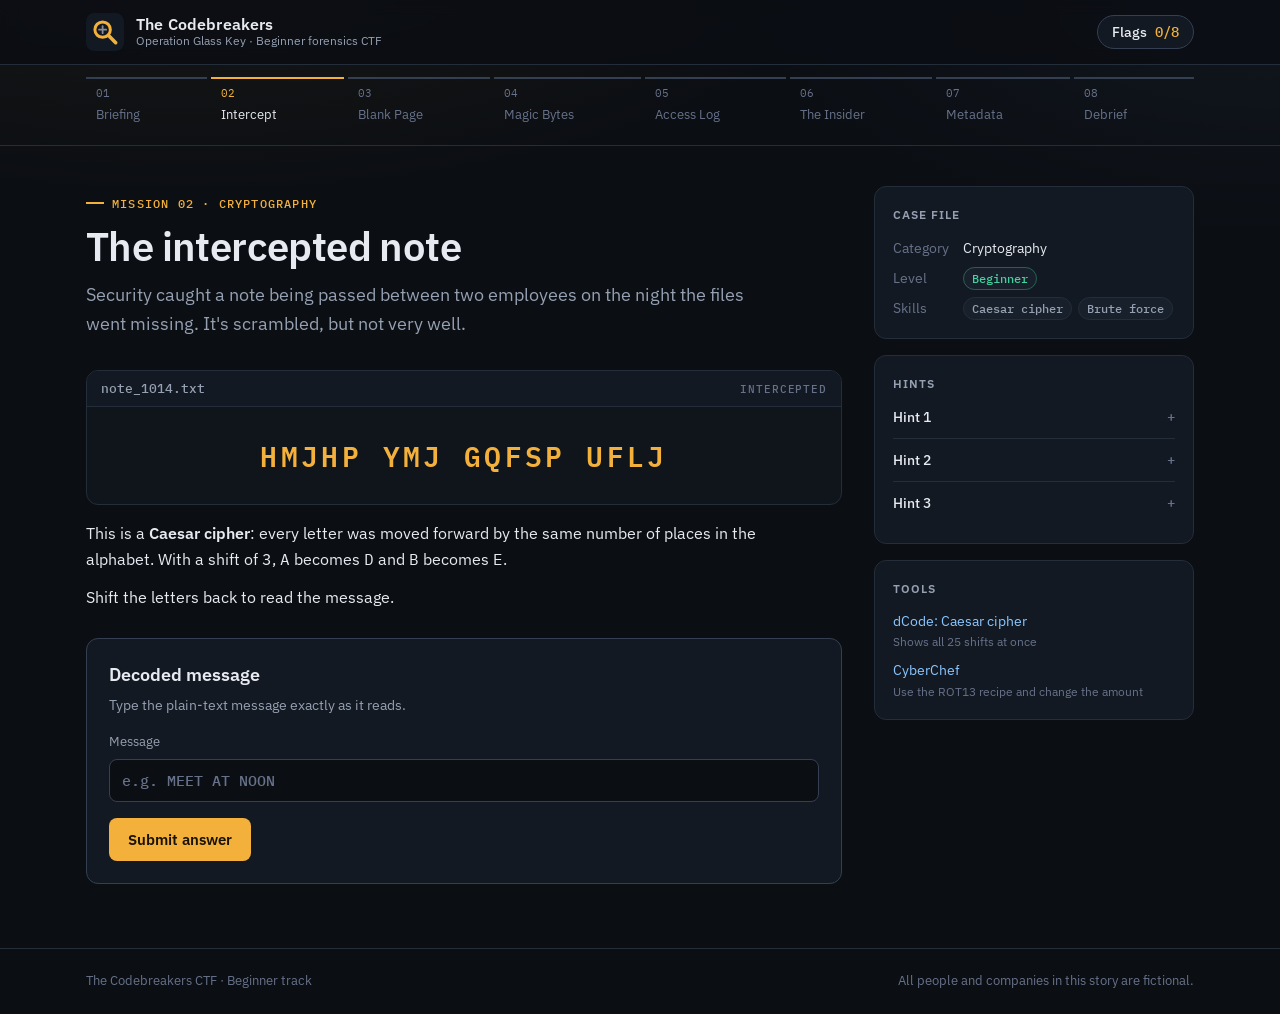
==== m2-4f7a1c.html @ 0cb79125 "Rebuild CTF as Operation Glass Key forensics game Replace the original pages with a redesigned eight" ====
<!doctype html>
<html lang="en">
<head>
<meta charset="utf-8">
<meta name="viewport" content="width=device-width, initial-scale=1">
<title>Mission 2 · The intercepted note</title>
<meta name="description" content="Decode a Caesar-shifted note.">
<meta name="theme-color" content="#0b0e13">
<link rel="icon" href="assets/mark.svg" type="image/svg+xml">
<link rel="preconnect" href="https://fonts.googleapis.com">
<link rel="preconnect" href="https://fonts.gstatic.com" crossorigin>
<link rel="stylesheet" href="https://fonts.googleapis.com/css2?family=IBM+Plex+Mono:wght@400;500;600&amp;family=IBM+Plex+Sans:wght@400;500;600&amp;display=swap">
<link rel="stylesheet" href="assets/style.css">
<script type="module" src="assets/ctf.js"></script>
</head>
<body data-mission="2">
<noscript><div class="noscript">This CTF needs JavaScript enabled to verify answers.</div></noscript>

<header class="topbar">
  <div class="wrap">
    <a class="brand" href="index.html">
      <img src="assets/mark.svg" alt="" width="38" height="38">
      <span class="brand-text">
        <span class="brand-name">The Codebreakers</span>
        <span class="brand-sub">Operation Glass Key · Beginner forensics CTF</span>
      </span>
    </a>
    <div class="locker-wrap">
      <button class="locker-btn" id="locker-btn" type="button" aria-expanded="false" aria-controls="locker">Flags <span data-count>0/8</span></button>
      <div class="locker" id="locker" hidden>
        <h2>Evidence locker</h2>
        <ul class="locker-list" data-locker-list></ul>
      </div>
    </div>
  </div>
</header>
<nav class="stepper" id="stepper" aria-label="Mission progress"></nav>

<main>
  <div class="wrap layout">
    <article>
      <p class="eyebrow">Mission 02 · Cryptography</p>
      <h1>The intercepted note</h1>
      <p class="lede">Security caught a note being passed between two employees on the night the files went missing. It's scrambled, but not very well.</p>
      <div class="evidence">
        <div class="evidence-head"><span>note_1014.txt</span><span class="tag">Intercepted</span></div>
        <div class="cipher">HMJHP YMJ GQFSP UFLJ</div>
      </div>
      <div class="section prose">
        <p>This is a <strong>Caesar cipher</strong>: every letter was moved forward by the same number of places in the alphabet. With a shift of 3, <code>A</code> becomes <code>D</code> and <code>B</code> becomes <code>E</code>.</p>
        <p>Shift the letters back to read the message.</p>
      </div>

      <form class="answer" id="answer-form" novalidate>
        <h2>Decoded message</h2>
        <p class="help">Type the plain-text message exactly as it reads.</p>
        <div class="fields">
          <div class="field">
            <label>Message<input class="answer-field" type="text" autocomplete="off" autocapitalize="characters" spellcheck="false" placeholder="e.g. MEET AT NOON"></label>
          </div>
        </div>
        <div class="form-row">
          <button class="btn btn-primary" type="submit">Submit answer</button>
          <p class="feedback" id="feedback" role="status"></p>
        </div>
      </form>

      <section class="reward" id="reward" hidden aria-live="polite">
        <p class="eyebrow">Flag captured</p>
        <div class="flag-line"><code data-flag></code><button class="btn btn-ghost btn-sm" type="button" data-copy>Copy</button></div>
        <p class="note" data-note></p>
        <a class="btn btn-primary" data-next href="#">Next mission →</a>
      </section>

    </article>

    <aside class="casefile" aria-label="Case file">
      <div class="card">
        <h2>Case file</h2>
        <dl class="meta">
          <dt>Category</dt><dd>Cryptography</dd>
          <dt>Level</dt><dd><span class="chip beginner">Beginner</span></dd>
          <dt>Skills</dt><dd class="chips"><span class="chip">Caesar cipher</span><span class="chip">Brute force</span></dd>
        </dl>
      </div>
      <div class="card">
        <h2>Hints</h2>
          <details class="hint"><summary>Hint 1</summary><p>There are only 25 possible shifts. A decoder can try every one at once.</p></details>
          <details class="hint"><summary>Hint 2</summary><p>The shift is the number of fingers on one hand.</p></details>
          <details class="hint"><summary>Hint 3</summary><p>The message tells you where to look in the next mission.</p></details>
      </div>
      <div class="card">
        <h2>Tools</h2>
        <ul class="tools">
          <li><a href="https://www.dcode.fr/caesar-cipher" target="_blank" rel="noopener">dCode: Caesar cipher</a><span>Shows all 25 shifts at once</span></li>
          <li><a href="https://gchq.github.io/CyberChef/" target="_blank" rel="noopener">CyberChef</a><span>Use the ROT13 recipe and change the amount</span></li>
        </ul>
      </div>
    </aside>

  </div>
</main>
<script type="application/json" id="vault">{"v":1,"iter":200000,"salt":"9DWLja+RMOe5PPu9h+r58g==","items":[{"iv":"8C3zj67eQRPPbWbz","ct":"RdaWLmoWKCkQE/kirzUF93QhVjB1mrlPpyLrQzOeyQqSRs5i8MqSy7HEbOD09oWyP93NG85Bc6/afKnRxoYaiAOem9D2Bpdc8h0ksfMqmjhQkLm/6dsrwx94PSY9vKpbQj/6WtkOhDN3WcSweh62UV3BAZSynrK50P+voXwOd4qDoo0wqU2NlrryyJDj7U3FlgtSTo5Envb2mkIk8A=="}]}</script>

<footer class="footer">
  <div class="wrap">
    <span>The Codebreakers CTF · Beginner track</span>
    <span>All people and companies in this story are fictional.</span>
  </div>
</footer>
</body>
</html>
---- assets/style.css ----
/* The Codebreakers: shared design system */

:root {
  color-scheme: dark;
  --bg: #0b0e13;
  --bg-raise: #10151c;
  --panel: #131922;
  --panel-2: #18202b;
  --line: #242d3a;
  --line-strong: #344052;
  --text: #e7ebf1;
  --muted: #95a0b2;
  --faint: #67728a;
  --accent: #f3b13b;
  --accent-ink: #1a1203;
  --accent-soft: rgba(243, 177, 59, 0.12);
  --ok: #43d39e;
  --ok-soft: rgba(67, 211, 158, 0.12);
  --err: #ff7a7a;
  --err-soft: rgba(255, 122, 122, 0.1);
  --link: #8ac7ff;
  --radius: 12px;
  --radius-sm: 8px;
  --sans: "IBM Plex Sans", system-ui, -apple-system, "Segoe UI", sans-serif;
  --mono: "IBM Plex Mono", ui-monospace, "SFMono-Regular", Menlo, Consolas, monospace;
}

*,
*::before,
*::after {
  box-sizing: border-box;
}

html {
  -webkit-text-size-adjust: 100%;
}

body {
  margin: 0;
  min-height: 100vh;
  background:
    radial-gradient(1200px 500px at 15% -10%, rgba(243, 177, 59, 0.07), transparent 60%),
    radial-gradient(900px 400px at 100% 0%, rgba(138, 199, 255, 0.05), transparent 60%),
    var(--bg);
  color: var(--text);
  font-family: var(--sans);
  font-size: 16px;
  line-height: 1.6;
  display: flex;
  flex-direction: column;
}

a {
  color: var(--link);
  text-underline-offset: 3px;
}

code,
kbd,
pre {
  font-family: var(--mono);
}

:focus-visible {
  outline: 2px solid var(--accent);
  outline-offset: 2px;
}

.wrap {
  width: 100%;
  max-width: 1140px;
  margin: 0 auto;
  padding: 0 16px;
}

/* ---------- Top bar ---------- */

.topbar {
  border-bottom: 1px solid var(--line);
  background: rgba(11, 14, 19, 0.85);
  backdrop-filter: blur(8px);
  position: sticky;
  top: 0;
  z-index: 20;
}

.topbar .wrap {
  display: flex;
  align-items: center;
  justify-content: space-between;
  gap: 16px;
  height: 64px;
}

.brand {
  display: flex;
  align-items: center;
  gap: 12px;
  color: var(--text);
  text-decoration: none;
  min-width: 0;
}

.brand img {
  width: 38px;
  height: 38px;
  flex: none;
}

.brand-text {
  display: flex;
  flex-direction: column;
  line-height: 1.2;
  min-width: 0;
}

.brand-name {
  font-weight: 600;
  letter-spacing: 0.01em;
}

.brand-sub {
  font-size: 12px;
  color: var(--muted);
  white-space: nowrap;
  overflow: hidden;
  text-overflow: ellipsis;
}

.locker-wrap {
  position: relative;
}

.locker-btn {
  display: inline-flex;
  align-items: center;
  gap: 8px;
  font: 500 14px var(--sans);
  color: var(--text);
  background: var(--panel);
  border: 1px solid var(--line-strong);
  border-radius: 999px;
  padding: 7px 14px;
  cursor: pointer;
}

.locker-btn:hover {
  border-color: var(--accent);
}

.locker-btn [data-count] {
  font-family: var(--mono);
  color: var(--accent);
}

.locker {
  position: absolute;
  right: 0;
  top: calc(100% + 10px);
  width: min(360px, calc(100vw - 32px));
  background: var(--panel);
  border: 1px solid var(--line-strong);
  border-radius: var(--radius);
  padding: 16px;
  box-shadow: 0 20px 50px rgba(0, 0, 0, 0.5);
}

.locker h2 {
  font-size: 13px;
  text-transform: uppercase;
  letter-spacing: 0.08em;
  color: var(--muted);
  margin: 0 0 10px;
}

.locker-list {
  list-style: none;
  margin: 0;
  padding: 0;
  display: grid;
  gap: 6px;
}

.locker-list li {
  display: flex;
  flex-direction: column;
  gap: 2px;
  padding: 8px 10px;
  border-radius: var(--radius-sm);
  background: var(--bg-raise);
  border: 1px solid var(--line);
}

.locker-title {
  font-size: 13px;
  color: var(--muted);
}

.locker-list code {
  font-size: 13px;
  color: var(--faint);
  overflow-wrap: anywhere;
}

.locker-list li.is-solved code {
  color: var(--accent);
}

/* ---------- Stepper ---------- */

.stepper {
  border-bottom: 1px solid var(--line);
  overflow-x: auto;
  scrollbar-width: thin;
}

.stepper ol {
  list-style: none;
  display: flex;
  gap: 4px;
  margin: 0 auto;
  padding: 12px 16px;
  max-width: 1140px;
  min-height: 58px;
}

.stepper li {
  flex: 1 0 auto;
}

.stepper li > a,
.stepper li > span {
  display: flex;
  flex-direction: column;
  gap: 2px;
  padding: 6px 10px 8px;
  border-top: 2px solid var(--line-strong);
  color: var(--faint);
  text-decoration: none;
  font-size: 13px;
  white-space: nowrap;
}

.stepper .step-no {
  font-family: var(--mono);
  font-size: 11px;
}

.stepper li.is-solved > * {
  border-top-color: var(--ok);
  color: var(--muted);
}

.stepper li.is-solved .step-no::after {
  content: " ✓";
  color: var(--ok);
}

.stepper li.is-current > * {
  border-top-color: var(--accent);
  color: var(--text);
}

.stepper li.is-current .step-no {
  color: var(--accent);
}

.stepper li > a:hover {
  color: var(--text);
}

/* ---------- Layout ---------- */

main {
  flex: 1;
  padding: 40px 0 64px;
}

.layout {
  display: grid;
  grid-template-columns: minmax(0, 1fr) 320px;
  gap: 32px;
  align-items: start;
}

@media (max-width: 900px) {
  .layout {
    grid-template-columns: minmax(0, 1fr);
  }
  main {
    padding-top: 28px;
  }
}

.eyebrow {
  display: inline-flex;
  align-items: center;
  gap: 8px;
  font: 500 12px var(--mono);
  text-transform: uppercase;
  letter-spacing: 0.1em;
  color: var(--accent);
  margin: 0 0 12px;
}

.eyebrow::before {
  content: "";
  width: 18px;
  height: 2px;
  background: currentColor;
}

h1 {
  font-size: clamp(28px, 4.2vw, 40px);
  line-height: 1.15;
  letter-spacing: -0.015em;
  margin: 0 0 12px;
  font-weight: 600;
}

.lede {
  font-size: 18px;
  color: var(--muted);
  margin: 0 0 32px;
  max-width: 62ch;
}

h2 {
  font-size: 18px;
  font-weight: 600;
  margin: 0 0 12px;
}

.section {
  margin-bottom: 28px;
}

.prose p {
  margin: 0 0 12px;
  max-width: 68ch;
}

.prose p:last-child {
  margin-bottom: 0;
}

.prose strong {
  color: var(--text);
  font-weight: 600;
}

.card {
  background: var(--panel);
  border: 1px solid var(--line);
  border-radius: var(--radius);
  padding: 20px 22px;
}

/* ---------- Evidence blocks ---------- */

.evidence {
  background: var(--bg-raise);
  border: 1px solid var(--line);
  border-radius: var(--radius);
  overflow: hidden;
  margin-bottom: 16px;
}

.evidence-head {
  display: flex;
  align-items: center;
  justify-content: space-between;
  gap: 12px;
  padding: 9px 14px;
  border-bottom: 1px solid var(--line);
  background: var(--panel);
  font: 500 13px var(--mono);
  color: var(--muted);
}

.evidence-head .tag {
  font-size: 11px;
  text-transform: uppercase;
  letter-spacing: 0.08em;
  color: var(--faint);
}

.evidence pre {
  margin: 0;
  padding: 14px 16px;
  font-size: 13.5px;
  line-height: 1.7;
  overflow-x: auto;
  color: #cfd6e1;
}

.evidence pre .hl {
  color: var(--accent);
}

.cipher {
  font: 600 clamp(20px, 4vw, 28px) var(--mono);
  letter-spacing: 0.12em;
  color: var(--accent);
  padding: 26px 16px;
  text-align: center;
  overflow-wrap: anywhere;
}

.table-scroll {
  overflow-x: auto;
}

table.data {
  width: 100%;
  border-collapse: collapse;
  font-size: 14px;
}

table.data th,
table.data td {
  text-align: left;
  padding: 9px 14px;
  border-bottom: 1px solid var(--line);
  white-space: nowrap;
}

table.data th {
  font: 500 12px var(--mono);
  text-transform: uppercase;
  letter-spacing: 0.06em;
  color: var(--faint);
  background: var(--panel);
}

table.data td.mono {
  font-family: var(--mono);
  font-size: 13px;
}

table.data tr:last-child td {
  border-bottom: 0;
}

.statement {
  border-left: 3px solid var(--line-strong);
  padding: 4px 0 4px 14px;
  margin: 0 0 12px;
  color: var(--muted);
}

.statement b {
  color: var(--text);
  font-weight: 600;
}

/* ---------- Answer form ---------- */

.answer {
  background: var(--panel);
  border: 1px solid var(--line-strong);
  border-radius: var(--radius);
  padding: 22px;
}

.answer h2 {
  margin-bottom: 4px;
}

.answer .help {
  color: var(--muted);
  font-size: 14px;
  margin: 0 0 16px;
}

.fields {
  display: grid;
  gap: 12px;
  margin-bottom: 16px;
}

.fields.cols-3 {
  grid-template-columns: repeat(3, minmax(0, 1fr));
}

.fields.cols-2 {
  grid-template-columns: repeat(2, minmax(0, 1fr));
}

@media (max-width: 560px) {
  .fields.cols-3,
  .fields.cols-2 {
    grid-template-columns: minmax(0, 1fr);
  }
}

.field label {
  display: block;
  font-size: 13px;
  color: var(--muted);
}

.field input {
  display: block;
  margin-top: 6px;
}

.field input {
  width: 100%;
  font: 500 15px var(--mono);
  color: var(--text);
  background: var(--bg);
  border: 1px solid var(--line-strong);
  border-radius: var(--radius-sm);
  padding: 11px 12px;
  transition: border-color 0.15s;
}

.field input::placeholder {
  color: var(--faint);
}

.field input:focus {
  outline: none;
  border-color: var(--accent);
  box-shadow: 0 0 0 3px var(--accent-soft);
}

.field input:disabled {
  opacity: 0.6;
}

.form-row {
  display: flex;
  align-items: center;
  gap: 14px;
  flex-wrap: wrap;
}

.btn {
  display: inline-flex;
  align-items: center;
  justify-content: center;
  gap: 8px;
  font: 600 15px var(--sans);
  border-radius: var(--radius-sm);
  padding: 11px 18px;
  cursor: pointer;
  text-decoration: none;
  border: 1px solid transparent;
  transition: transform 0.08s, background 0.15s, border-color 0.15s;
}

.btn:active {
  transform: translateY(1px);
}

.btn-primary {
  background: var(--accent);
  color: var(--accent-ink);
}

.btn-primary:hover {
  background: #ffc35a;
}

.btn-primary:disabled {
  opacity: 0.55;
  cursor: default;
}

.btn-ghost {
  background: transparent;
  color: var(--text);
  border-color: var(--line-strong);
}

.btn-ghost:hover {
  border-color: var(--accent);
}

.btn-sm {
  font-size: 13px;
  padding: 6px 12px;
}

.feedback {
  font-size: 14px;
  min-height: 1.6em;
  margin: 0;
}

.feedback.is-err {
  color: var(--err);
}

.feedback.is-ok {
  color: var(--ok);
}

.answer.is-solved,
form.is-solved {
  border-color: rgba(67, 211, 158, 0.4);
}

.shake {
  animation: shake 0.35s;
}

@keyframes shake {
  20%,
  60% {
    transform: translateX(-5px);
  }
  40%,
  80% {
    transform: translateX(5px);
  }
}

@media (prefers-reduced-motion: reduce) {
  .shake {
    animation: none;
  }
}

/* ---------- Reward ---------- */

.reward {
  margin-top: 20px;
  border: 1px solid rgba(67, 211, 158, 0.45);
  background: linear-gradient(180deg, var(--ok-soft), transparent 70%), var(--panel);
  border-radius: var(--radius);
  padding: 22px;
}

.reward .eyebrow {
  color: var(--ok);
}

.flag-line {
  display: flex;
  align-items: center;
  gap: 10px;
  flex-wrap: wrap;
  margin: 4px 0 14px;
}

.flag-line code {
  font-size: clamp(16px, 2.6vw, 20px);
  font-weight: 600;
  color: var(--accent);
  background: var(--bg);
  border: 1px dashed rgba(243, 177, 59, 0.5);
  border-radius: var(--radius-sm);
  padding: 8px 12px;
  overflow-wrap: anywhere;
}

.reward .note {
  color: var(--muted);
  margin: 0 0 16px;
}

/* ---------- Case file sidebar ---------- */

.casefile {
  display: grid;
  gap: 16px;
  position: sticky;
  top: 88px;
}

@media (max-width: 900px) {
  .casefile {
    position: static;
  }
}

.casefile .card {
  padding: 18px;
}

.casefile h2 {
  font-size: 12px;
  text-transform: uppercase;
  letter-spacing: 0.08em;
  color: var(--muted);
  margin-bottom: 12px;
}

.meta {
  display: grid;
  grid-template-columns: auto 1fr;
  gap: 8px 14px;
  margin: 0;
  font-size: 14px;
}

.meta dt {
  color: var(--faint);
}

.meta dd {
  margin: 0;
}

.chips {
  display: flex;
  flex-wrap: wrap;
  gap: 6px;
}

.chip {
  font: 500 12px var(--mono);
  padding: 3px 8px;
  border-radius: 999px;
  background: var(--panel-2);
  border: 1px solid var(--line);
  color: var(--muted);
}

.chip.beginner {
  color: var(--ok);
  border-color: rgba(67, 211, 158, 0.35);
}

details.hint {
  border-top: 1px solid var(--line);
  padding: 10px 0;
}

details.hint:first-of-type {
  border-top: 0;
  padding-top: 0;
}

details.hint summary {
  cursor: pointer;
  font-size: 14px;
  font-weight: 500;
  list-style: none;
  display: flex;
  justify-content: space-between;
  gap: 8px;
}

details.hint summary::-webkit-details-marker {
  display: none;
}

details.hint summary::after {
  content: "+";
  font-family: var(--mono);
  color: var(--faint);
}

details.hint[open] summary::after {
  content: "−";
}

details.hint p {
  margin: 8px 0 0;
  font-size: 14px;
  color: var(--muted);
}

.tools {
  list-style: none;
  margin: 0;
  padding: 0;
  display: grid;
  gap: 8px;
  font-size: 14px;
}

.tools a {
  text-decoration: none;
}

.tools a:hover {
  text-decoration: underline;
}

.tools span {
  display: block;
  color: var(--faint);
  font-size: 12px;
}

/* ---------- Landing ---------- */

.hero {
  display: grid;
  grid-template-columns: minmax(0, 1.25fr) minmax(0, 1fr);
  gap: 40px;
  align-items: center;
}

@media (max-width: 860px) {
  .hero {
    grid-template-columns: minmax(0, 1fr);
  }
}

.hero h1 {
  font-size: clamp(34px, 6vw, 56px);
}

.qr-card {
  text-align: center;
}

.qr-card img {
  width: min(240px, 100%);
  height: auto;
  border-radius: var(--radius-sm);
  background: #fff;
  padding: 10px;
  display: block;
  margin: 0 auto 14px;
}

.qr-card p {
  color: var(--muted);
  font-size: 14px;
  margin: 0 0 14px;
}

.rules {
  display: grid;
  grid-template-columns: repeat(3, minmax(0, 1fr));
  gap: 16px;
  margin-top: 48px;
}

@media (max-width: 760px) {
  .rules {
    grid-template-columns: minmax(0, 1fr);
  }
}

.rules h3 {
  font-size: 15px;
  margin: 0 0 6px;
}

.rules p {
  margin: 0;
  color: var(--muted);
  font-size: 14px;
}

.rules code {
  color: var(--accent);
}

.download {
  display: flex;
  align-items: center;
  justify-content: space-between;
  gap: 16px;
  flex-wrap: wrap;
  padding: 16px 18px;
}

.download .file {
  display: flex;
  flex-direction: column;
  font-family: var(--mono);
  font-size: 14px;
}

.download .file span {
  color: var(--faint);
  font-size: 12px;
}

.photo-preview {
  display: block;
  width: 100%;
  height: auto;
  border-radius: var(--radius-sm);
  border: 1px solid var(--line);
  margin-bottom: 12px;
}

/* ---------- Footer ---------- */

.footer {
  border-top: 1px solid var(--line);
  padding: 22px 0;
  color: var(--faint);
  font-size: 13px;
}

.footer .wrap {
  display: flex;
  align-items: center;
  justify-content: space-between;
  gap: 16px;
  flex-wrap: wrap;
}


.noscript {
  background: var(--err-soft);
  color: var(--err);
  padding: 10px 16px;
  text-align: center;
  font-size: 14px;
}

/* ---------- Player name & certificate ---------- */

.name-form {
  text-align: left;
}

.name-form h2 {
  font-size: 22px;
  margin-bottom: 6px;
}

.name-form .help {
  color: var(--muted);
  font-size: 14px;
  margin: 0 0 16px;
}

.name-form .field {
  margin-bottom: 16px;
}

.agent-line {
  color: var(--text) !important;
  font-size: 16px !important;
}

.agent-line strong {
  color: var(--accent);
}

.link-btn {
  background: none;
  border: 0;
  padding: 0;
  color: var(--link);
  font: inherit;
  font-size: 13px;
  text-decoration: underline;
  text-underline-offset: 3px;
  cursor: pointer;
}

.certificate {
  margin-top: 32px;
}

.cert-canvas {
  display: block;
  width: 100%;
  height: auto;
  border-radius: var(--radius-sm);
  border: 1px solid var(--line);
  margin-bottom: 16px;
}
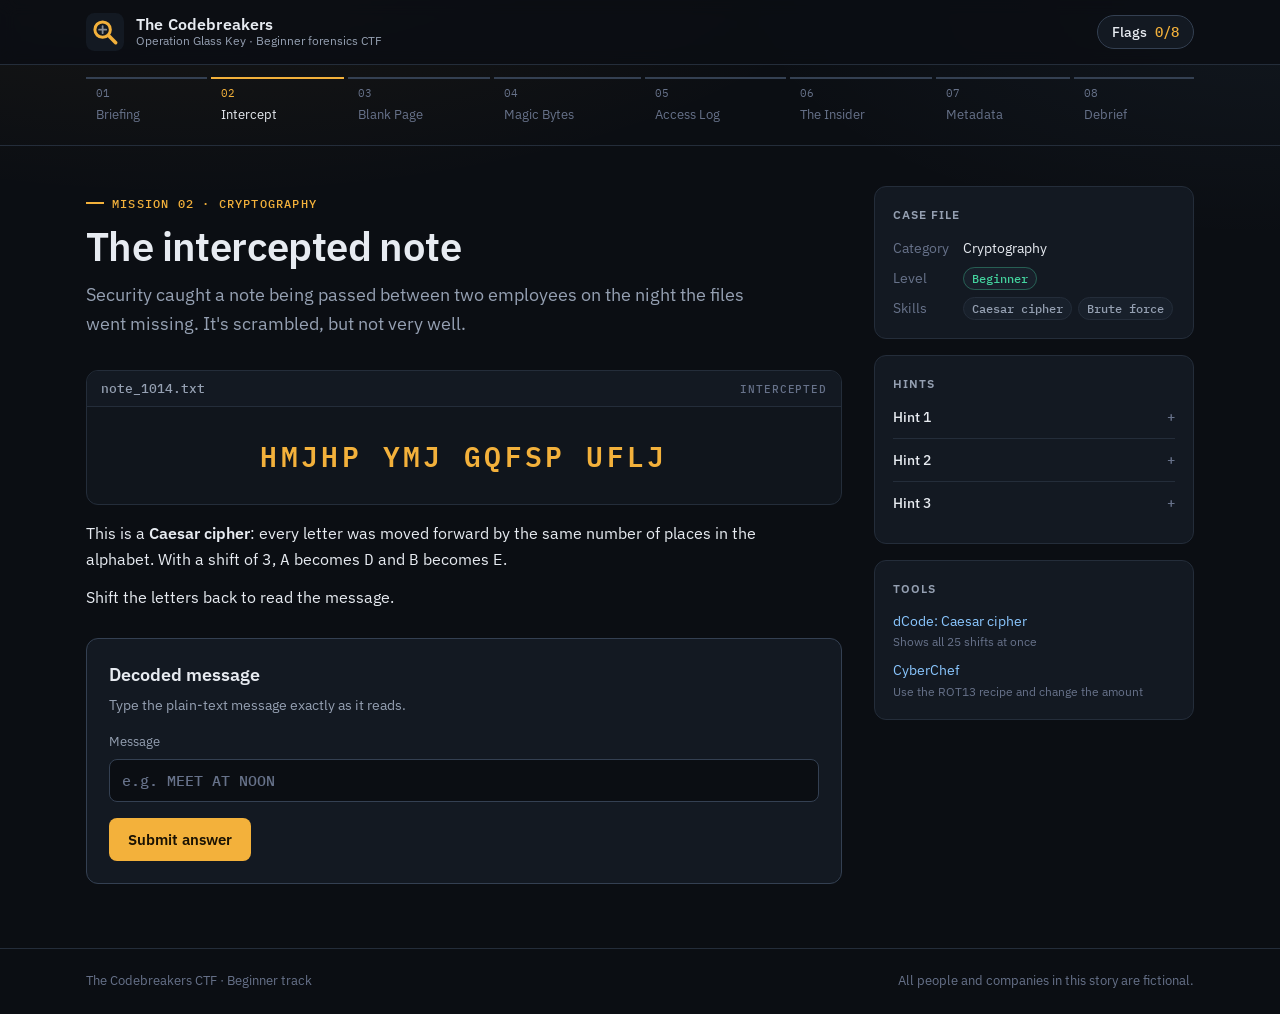
==== commit f32b5cac: "Add password gate to the landing page The briefing, welcome flag and Mission 2 link are now encrypte" ====
--- a/m2-4f7a1c.html
+++ b/m2-4f7a1c.html
@@ -100,7 +100,7 @@
 
   </div>
 </main>
-<script type="application/json" id="vault">{"v":1,"iter":200000,"salt":"9DWLja+RMOe5PPu9h+r58g==","items":[{"iv":"8C3zj67eQRPPbWbz","ct":"RdaWLmoWKCkQE/kirzUF93QhVjB1mrlPpyLrQzOeyQqSRs5i8MqSy7HEbOD09oWyP93NG85Bc6/afKnRxoYaiAOem9D2Bpdc8h0ksfMqmjhQkLm/6dsrwx94PSY9vKpbQj/6WtkOhDN3WcSweh62UV3BAZSynrK50P+voXwOd4qDoo0wqU2NlrryyJDj7U3FlgtSTo5Envb2mkIk8A=="}]}</script>
+<script type="application/json" id="vault">{"v":1,"iter":200000,"salt":"RW9m/pzQH9vEypWjmFE9uw==","items":[{"iv":"eD2kdoHTGnQHLCaE","ct":"DqyqqHIbcVOf3Ftl/AGFNP8kfcdywf6TNBa5GMnV/jZMFvWmThetvE6qYToI7BDfm971wOwZj5UnGNLTDWiNJw4CVJWkmVsDvtL9dqvMUCb4oLqpm7ZGKiXVtnYWDCu1SQ1C/XuNFl9yer5hIumYbBeQ8r9Kz/k9IlgPcPygkfLTTOLYRQQqRMA0y9sltZtuT78uodkeCc/8Sugn3A=="}]}</script>
 
 <footer class="footer">
   <div class="wrap">
--- a/assets/style.css
+++ b/assets/style.css
@@ -965,3 +965,36 @@
   border: 1px solid var(--line);
   margin-bottom: 16px;
 }
+
+/* ---------- Landing password gate ---------- */
+
+.gate {
+  display: grid;
+  place-items: center;
+  min-height: 52vh;
+}
+
+.gate-card {
+  width: min(440px, 100%);
+  padding: 28px;
+}
+
+.gate-card img {
+  display: block;
+  margin-bottom: 18px;
+}
+
+.gate-card h1 {
+  font-size: 26px;
+  margin-bottom: 6px;
+}
+
+.gate-card .help {
+  color: var(--muted);
+  font-size: 14px;
+  margin: 0 0 18px;
+}
+
+.gate-card .field {
+  margin-bottom: 16px;
+}
